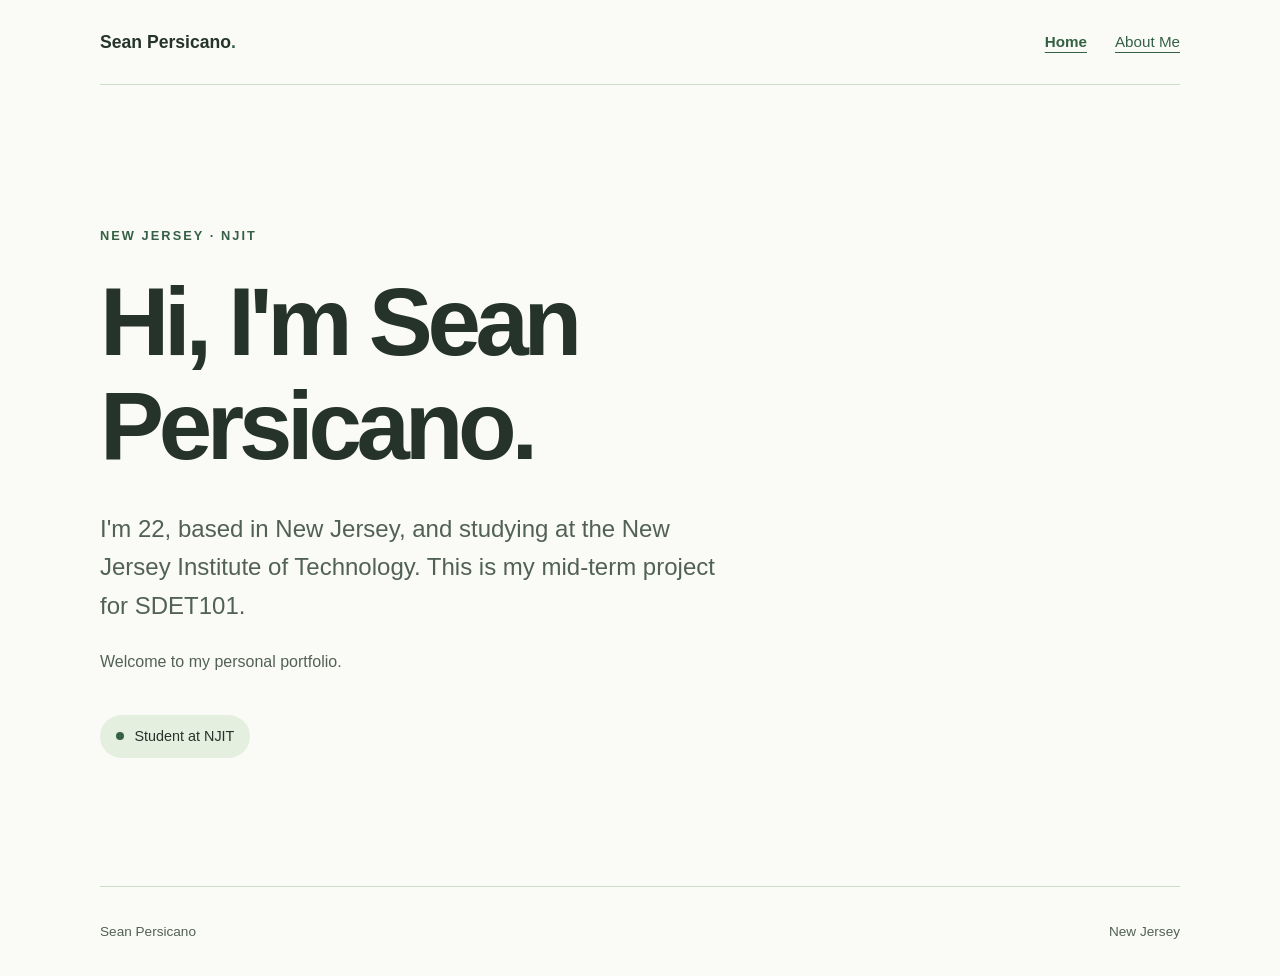
==== index.html @ 968139cc "Add About page with education and interests" ====
<!doctype html>
<html lang="en">
<head>
  <meta charset="utf-8">
  <meta name="viewport" content="width=device-width, initial-scale=1">
  <meta name="description" content="Meet Sean Persicano, a student at NJIT based in New Jersey.">
  <title>Sean Persicano | Personal Portfolio</title>
  <link rel="stylesheet" href="css/styles.css">
  <script src="js/main.js" defer></script>
</head>
<body>
  <a class="skip-link" href="#main">Skip to content</a>
  <header class="site-header">
    <a class="brand" href="index.html" aria-label="Sean Persicano home">Sean Persicano<span class="brand-dot" aria-hidden="true">.</span></a>
    <button class="menu-toggle" type="button" aria-expanded="false" aria-controls="navigation" hidden>Menu</button>
    <nav id="navigation" aria-label="Main navigation">
      <a href="index.html" aria-current="page">Home</a>
      <a href="about.html">About Me</a>
    </nav>
  </header>
  <main id="main">
    <section class="hero" id="introduction" aria-labelledby="intro-title">
      <p class="eyebrow">New Jersey · NJIT</p>
      <h1 id="intro-title">Hi, I'm Sean<span class="name-line">Persicano.</span></h1>
      <p class="intro">I'm 22, based in New Jersey, and studying at the New Jersey Institute of Technology. This is my mid-term project for SDET101.</p>
      <p class="welcome">Welcome to my personal portfolio.</p>
      <div class="student-note"><span class="note-dot" aria-hidden="true"></span>Student at NJIT</div>
    </section>
  </main>
  <footer class="site-footer"><p>Sean Persicano</p><p>New Jersey</p></footer>
</body>
</html>
---- css/styles.css ----
:root {
  color-scheme: light;
  --background: #FAFBF7;
  --surface: #FFFFFF;
  --sage: #E4EFDF;
  --border: #CDDCC7;
  --text: #25332A;
  --muted: #526155;
  --green: #356044;
}
* { box-sizing: border-box; }
body { margin: 0; background: var(--background); color: var(--text); font-family: Arial, Helvetica, sans-serif; line-height: 1.6; }
a { color: var(--green); text-underline-offset: .3em; }
a:hover { text-decoration-thickness: 2px; }
:focus-visible { outline: 3px solid var(--green); outline-offset: 5px; }
.skip-link { position: absolute; left: 1rem; top: -5rem; padding: .75rem; background: var(--surface); z-index: 2; }
.skip-link:focus { top: 1rem; }
.site-header, main, .site-footer { width: min(1080px, calc(100% - 3rem)); margin-inline: auto; }
.site-header { display: flex; align-items: center; justify-content: space-between; gap: 1.5rem; padding-block: 1.75rem; border-bottom: 1px solid var(--border); }
.brand { color: var(--text); font-size: 1.1rem; font-weight: 700; text-decoration: none; }
.brand-dot { color: var(--green); }
nav { display: flex; gap: 1.75rem; }
nav a { font-size: .95rem; }
nav [aria-current="page"] { font-weight: 700; }
.menu-toggle { background: var(--surface); color: var(--green); border: 1px solid var(--green); border-radius: .4rem; padding: .6rem 1rem; font: inherit; cursor: pointer; }
.menu-toggle[hidden] { display: none; }
.hero { padding-block: clamp(4rem, 10vw, 8rem); max-width: 850px; }
.eyebrow { color: var(--green); text-transform: uppercase; letter-spacing: .16em; font-size: .8rem; font-weight: 700; }
h1 { font-size: clamp(3rem, 8vw, 6rem); line-height: 1.08; letter-spacing: -.055em; margin: 1.5rem 0 2rem; }
.name-line { display: block; }
.intro { font-size: clamp(1.15rem, 2.4vw, 1.5rem); max-width: 620px; color: var(--muted); }
.welcome { color: var(--muted); }
.student-note { display: inline-flex; align-items: center; gap: .65rem; margin-top: 1.5rem; padding: .65rem 1rem; background: var(--sage); border-radius: 2rem; font-size: .9rem; }
.note-dot { width: .5rem; height: .5rem; border-radius: 50%; background: var(--green); }
.about-page { padding-block: clamp(3rem, 7vw, 5rem); }
.page-heading { max-width: 850px; margin-bottom: 3rem; }
.about-section { margin-top: 2.5rem; }
h2 { font-size: 1.65rem; line-height: 1.3; }
h3 { font-size: 1.2rem; line-height: 1.4; }
.education-grid { display: grid; grid-template-columns: 1.4fr 1fr; gap: 1.25rem; }
.education-card { min-width: 0; padding: clamp(1.25rem, 3vw, 2rem); background: var(--surface); border: 1px solid var(--border); border-radius: .75rem; }
.education-card p:not(.eyebrow), .interests > p { color: var(--muted); }
.interest-list { display: flex; flex-wrap: wrap; gap: .75rem; padding: 0; list-style: none; }
.interest-list li { padding: .5rem 1rem; border-radius: 2rem; background: var(--sage); }
.site-footer { display: flex; justify-content: space-between; gap: 1rem; border-top: 1px solid var(--border); padding-block: 1.25rem; color: var(--muted); font-size: .85rem; }
@media (max-width: 600px) {
  .education-grid { grid-template-columns: 1fr; }
  .site-header { flex-wrap: wrap; gap: 1rem; }
  .menu-toggle:not([hidden]) { display: inline-block; }
  nav { width: 100%; flex-direction: column; gap: .25rem; }
  nav a { padding-block: .6rem; }
  nav[data-open="false"] { display: none; }
  .site-footer { flex-wrap: wrap; }
}
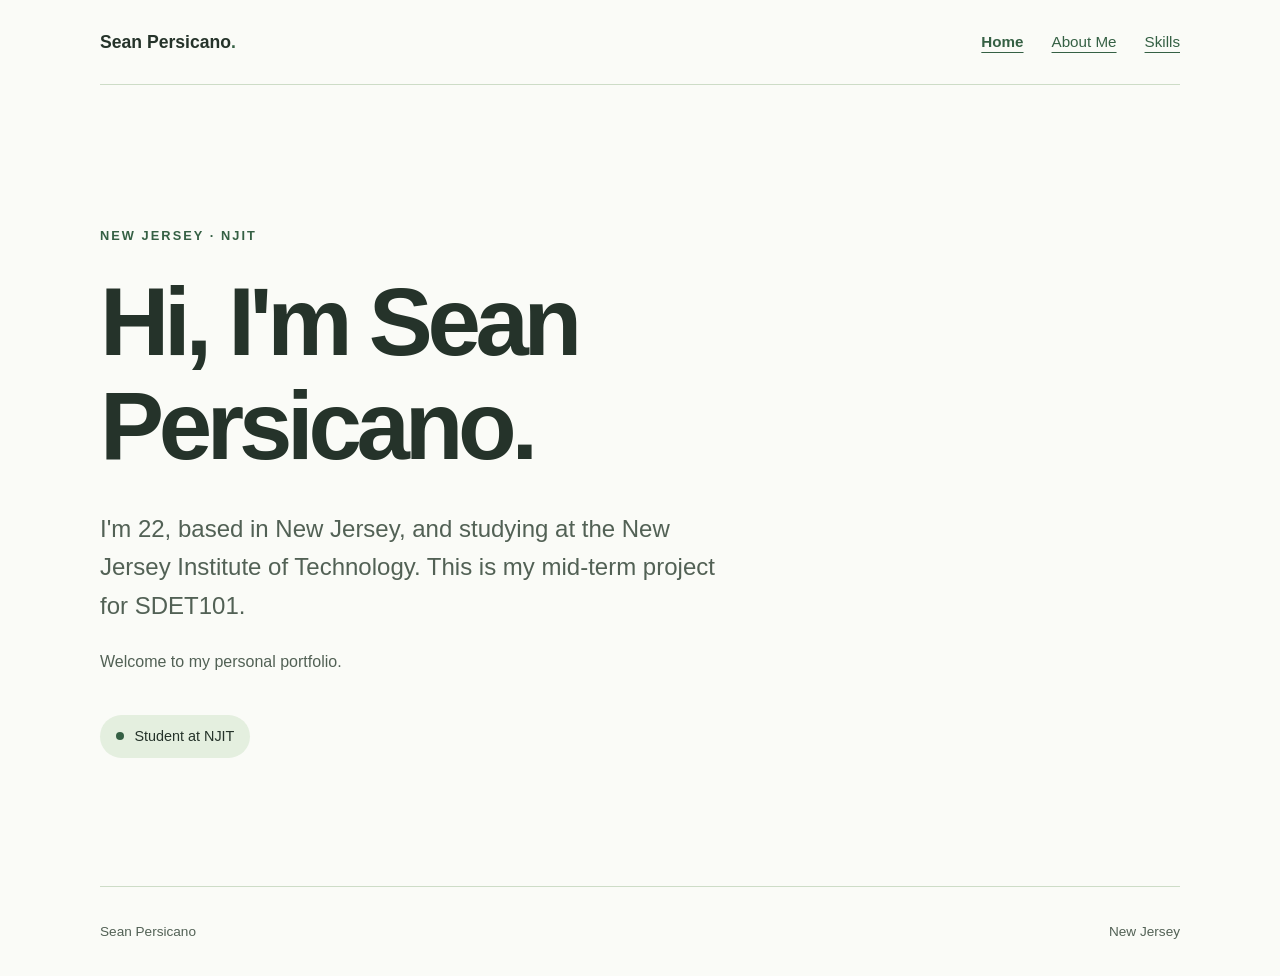
==== commit 1c3e447b: "Add Skills page with current programming and web experience" ====
--- a/index.html
+++ b/index.html
@@ -16,6 +16,7 @@
     <nav id="navigation" aria-label="Main navigation">
       <a href="index.html" aria-current="page">Home</a>
       <a href="about.html">About Me</a>
+      <a href="skills.html">Skills</a>
     </nav>
   </header>
   <main id="main">
--- a/css/styles.css
+++ b/css/styles.css
@@ -38,13 +38,14 @@
 h2 { font-size: 1.65rem; line-height: 1.3; }
 h3 { font-size: 1.2rem; line-height: 1.4; }
 .education-grid { display: grid; grid-template-columns: 1.4fr 1fr; gap: 1.25rem; }
+.skills-grid { display: grid; grid-template-columns: repeat(2, minmax(0, 1fr)); gap: 1.25rem; }
 .education-card { min-width: 0; padding: clamp(1.25rem, 3vw, 2rem); background: var(--surface); border: 1px solid var(--border); border-radius: .75rem; }
 .education-card p:not(.eyebrow), .interests > p { color: var(--muted); }
 .interest-list { display: flex; flex-wrap: wrap; gap: .75rem; padding: 0; list-style: none; }
 .interest-list li { padding: .5rem 1rem; border-radius: 2rem; background: var(--sage); }
 .site-footer { display: flex; justify-content: space-between; gap: 1rem; border-top: 1px solid var(--border); padding-block: 1.25rem; color: var(--muted); font-size: .85rem; }
 @media (max-width: 600px) {
-  .education-grid { grid-template-columns: 1fr; }
+  .education-grid, .skills-grid { grid-template-columns: 1fr; }
   .site-header { flex-wrap: wrap; gap: 1rem; }
   .menu-toggle:not([hidden]) { display: inline-block; }
   nav { width: 100%; flex-direction: column; gap: .25rem; }
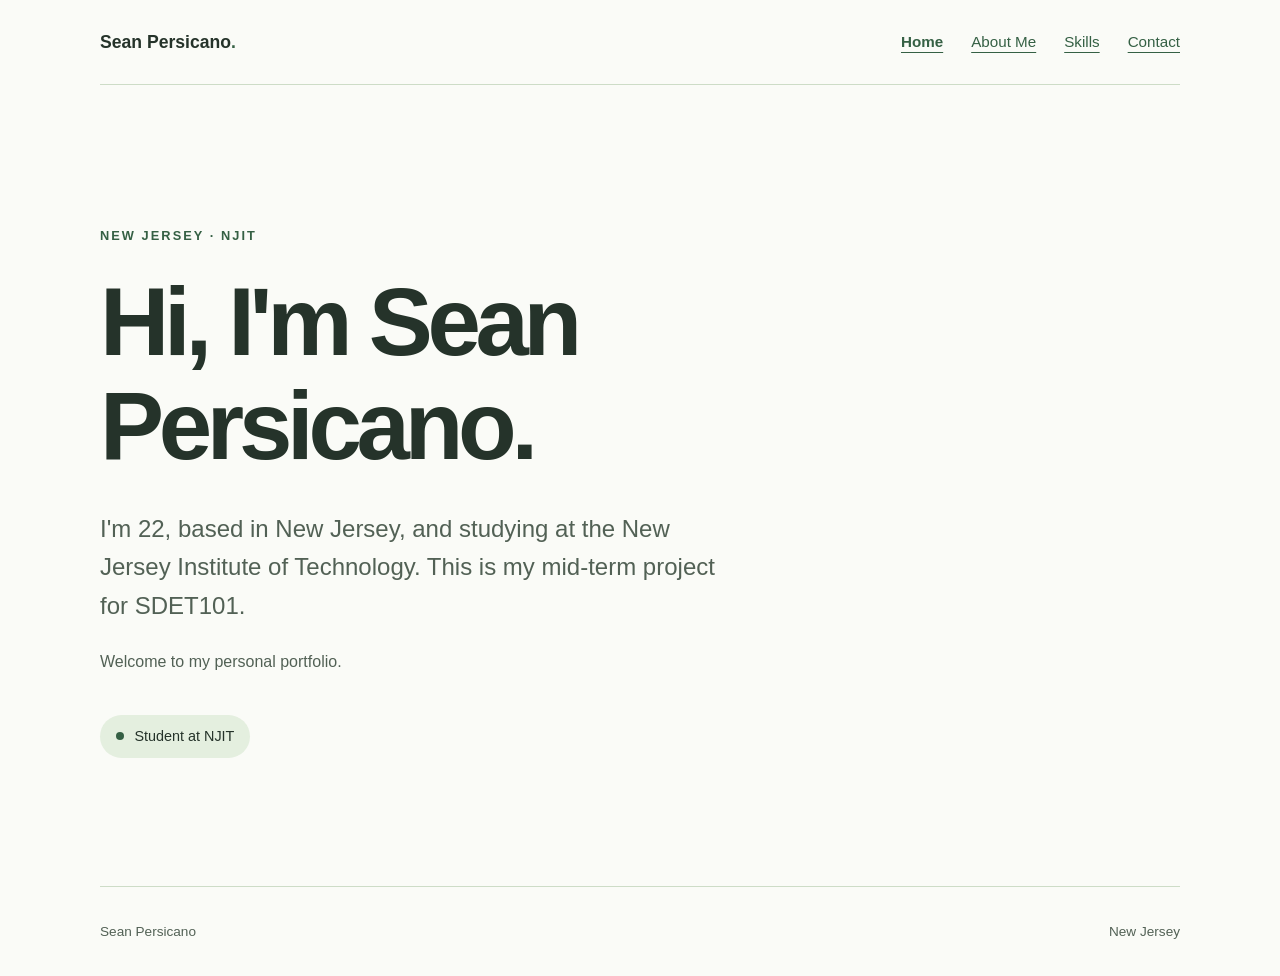
==== commit e51b7785: "Add Contact page with clearly labeled temporary email" ====
--- a/index.html
+++ b/index.html
@@ -17,6 +17,7 @@
       <a href="index.html" aria-current="page">Home</a>
       <a href="about.html">About Me</a>
       <a href="skills.html">Skills</a>
+      <a href="contact.html">Contact</a>
     </nav>
   </header>
   <main id="main">
--- a/css/styles.css
+++ b/css/styles.css
@@ -39,6 +39,8 @@
 h3 { font-size: 1.2rem; line-height: 1.4; }
 .education-grid { display: grid; grid-template-columns: 1.4fr 1fr; gap: 1.25rem; }
 .skills-grid { display: grid; grid-template-columns: repeat(2, minmax(0, 1fr)); gap: 1.25rem; }
+.contact-card { max-width: 680px; }
+.contact-email { overflow-wrap: anywhere; font-size: 1.15rem; }
 .education-card { min-width: 0; padding: clamp(1.25rem, 3vw, 2rem); background: var(--surface); border: 1px solid var(--border); border-radius: .75rem; }
 .education-card p:not(.eyebrow), .interests > p { color: var(--muted); }
 .interest-list { display: flex; flex-wrap: wrap; gap: .75rem; padding: 0; list-style: none; }
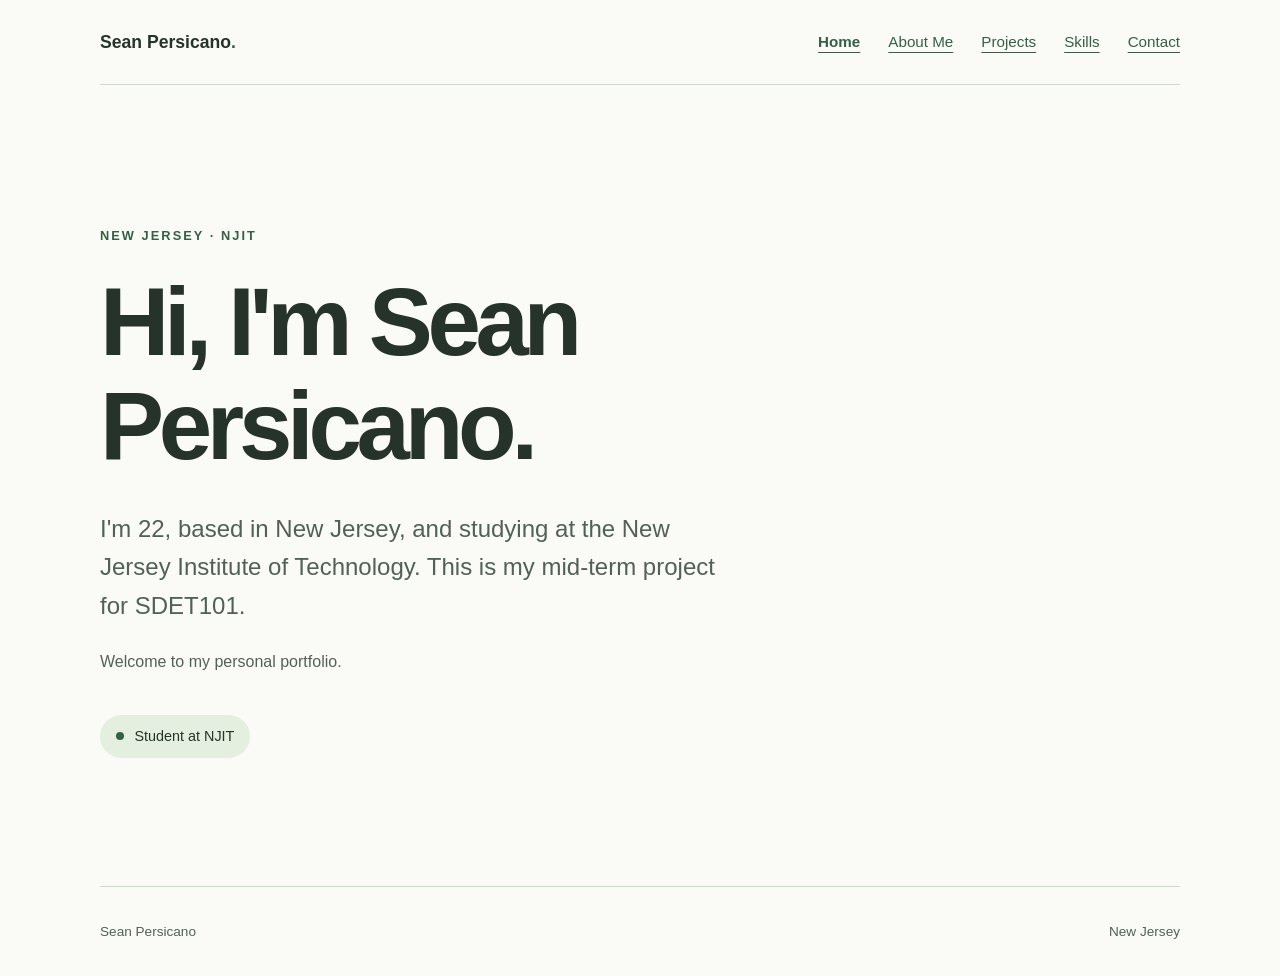
==== commit ce08a04c: "Set up Projects page and link it from all navigation menus" ====
--- a/index.html
+++ b/index.html
@@ -16,6 +16,7 @@
     <nav id="navigation" aria-label="Main navigation">
       <a href="index.html" aria-current="page">Home</a>
       <a href="about.html">About Me</a>
+      <a href="projects.html">Projects</a>
       <a href="skills.html">Skills</a>
       <a href="contact.html">Contact</a>
     </nav>
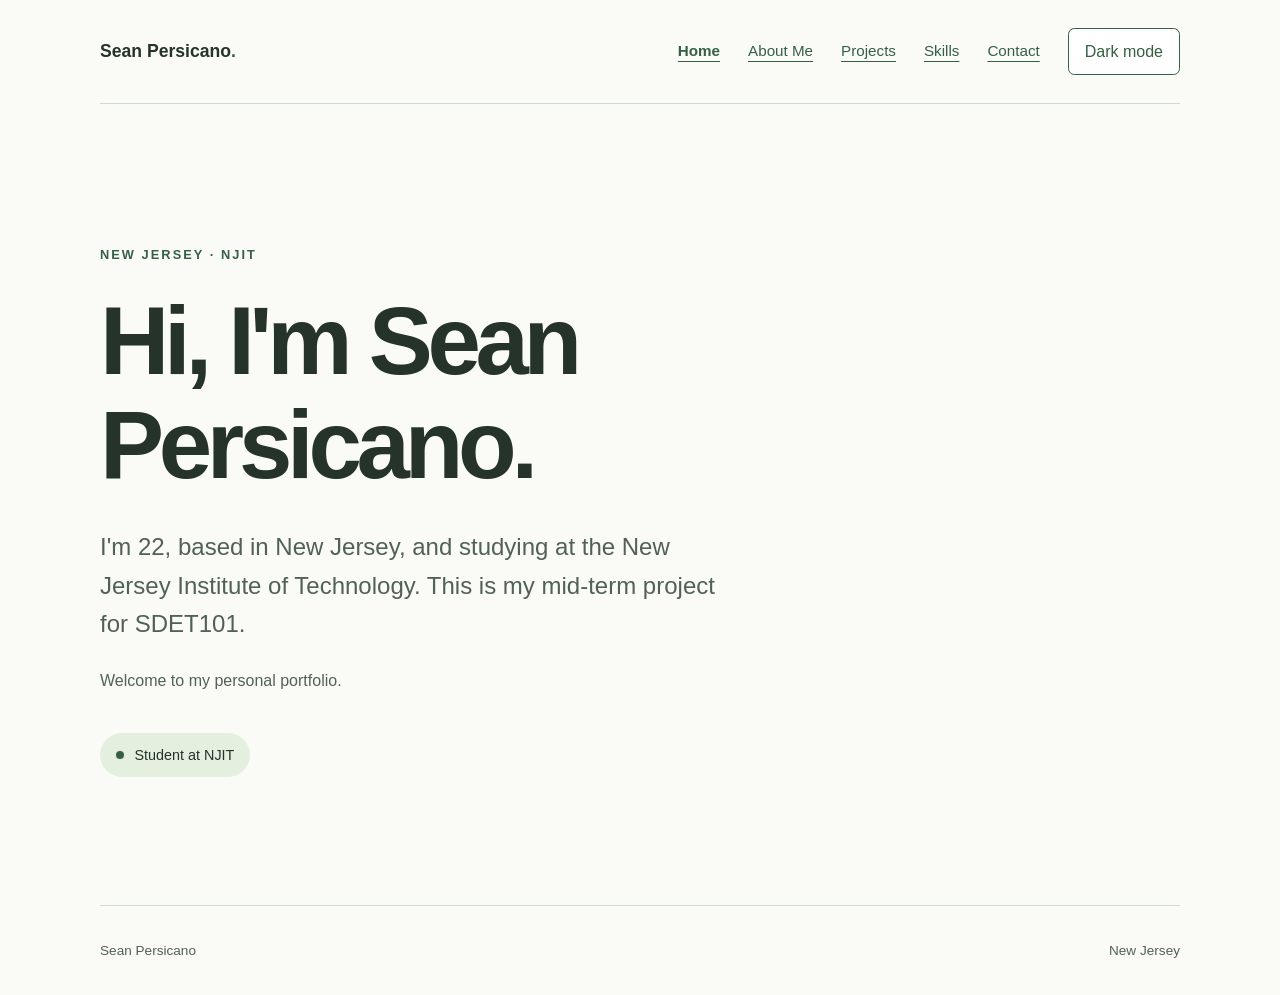
==== commit fef0363c: "Add persistent accessible light and dark mode toggle" ====
--- a/index.html
+++ b/index.html
@@ -19,6 +19,7 @@
       <a href="projects.html">Projects</a>
       <a href="skills.html">Skills</a>
       <a href="contact.html">Contact</a>
+      <button class="theme-toggle" type="button" aria-pressed="false" hidden>Dark mode</button>
     </nav>
   </header>
   <main id="main">
--- a/css/styles.css
+++ b/css/styles.css
@@ -8,6 +8,16 @@
   --muted: #526155;
   --green: #356044;
 }
+:root[data-theme="dark"] {
+  color-scheme: dark;
+  --background: #17201B;
+  --surface: #202D25;
+  --sage: #2E4233;
+  --border: #526957;
+  --text: #EDF3E9;
+  --muted: #BECCBF;
+  --green: #B2D5A7;
+}
 * { box-sizing: border-box; }
 body { margin: 0; background: var(--background); color: var(--text); font-family: Arial, Helvetica, sans-serif; line-height: 1.6; }
 a { color: var(--green); text-underline-offset: .3em; }
@@ -16,13 +26,14 @@
 .skip-link { position: absolute; left: 1rem; top: -5rem; padding: .75rem; background: var(--surface); z-index: 2; }
 .skip-link:focus { top: 1rem; }
 .site-header, main, .site-footer { width: min(1080px, calc(100% - 3rem)); margin-inline: auto; }
-.site-header { display: flex; align-items: center; justify-content: space-between; gap: 1.5rem; padding-block: 1.75rem; border-bottom: 1px solid var(--border); }
+.site-header { display: flex; flex-wrap: wrap; align-items: center; justify-content: space-between; gap: 1.5rem; padding-block: 1.75rem; border-bottom: 1px solid var(--border); }
 .brand { color: var(--text); font-size: 1.1rem; font-weight: 700; text-decoration: none; }
 .brand-dot { color: var(--green); }
-nav { display: flex; gap: 1.75rem; }
+nav { display: flex; flex-wrap: wrap; align-items: center; gap: 1.75rem; }
 nav a { font-size: .95rem; }
 nav [aria-current="page"] { font-weight: 700; }
-.menu-toggle { background: var(--surface); color: var(--green); border: 1px solid var(--green); border-radius: .4rem; padding: .6rem 1rem; font: inherit; cursor: pointer; }
+.menu-toggle, .theme-toggle { background: var(--surface); color: var(--green); border: 1px solid var(--green); border-radius: .4rem; padding: .6rem 1rem; font: inherit; cursor: pointer; }
+.theme-toggle[hidden] { display: none; }
 .menu-toggle[hidden] { display: none; }
 .hero { padding-block: clamp(4rem, 10vw, 8rem); max-width: 850px; }
 .eyebrow { color: var(--green); text-transform: uppercase; letter-spacing: .16em; font-size: .8rem; font-weight: 700; }
@@ -41,6 +52,9 @@
 .skills-grid { display: grid; grid-template-columns: repeat(2, minmax(0, 1fr)); gap: 1.25rem; }
 .contact-card { max-width: 680px; }
 .contact-email { overflow-wrap: anywhere; font-size: 1.15rem; }
+.project-card { max-width: 760px; }
+.project-card + .project-card { margin-top: 1.5rem; }
+.project-image { display: block; max-width: 100%; height: auto; margin-bottom: 1.5rem; }
 .education-card { min-width: 0; padding: clamp(1.25rem, 3vw, 2rem); background: var(--surface); border: 1px solid var(--border); border-radius: .75rem; }
 .education-card p:not(.eyebrow), .interests > p { color: var(--muted); }
 .interest-list { display: flex; flex-wrap: wrap; gap: .75rem; padding: 0; list-style: none; }
@@ -50,7 +64,7 @@
   .education-grid, .skills-grid { grid-template-columns: 1fr; }
   .site-header { flex-wrap: wrap; gap: 1rem; }
   .menu-toggle:not([hidden]) { display: inline-block; }
-  nav { width: 100%; flex-direction: column; gap: .25rem; }
+  nav { width: 100%; flex-direction: column; align-items: stretch; gap: .25rem; }
   nav a { padding-block: .6rem; }
   nav[data-open="false"] { display: none; }
   .site-footer { flex-wrap: wrap; }
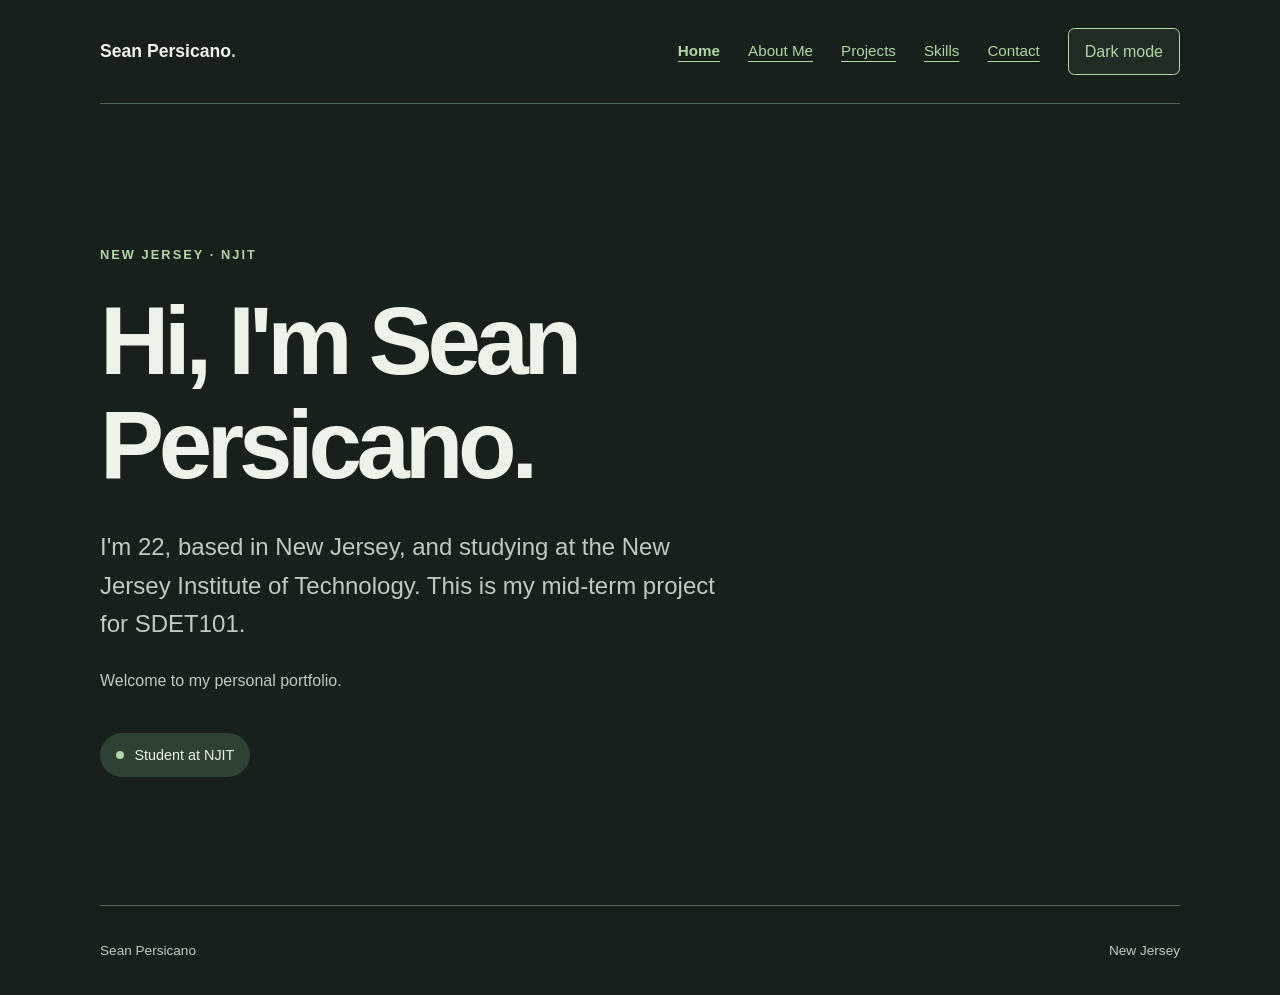
==== commit bf3a7c2a: "Default portfolio to dark mode while preserving saved preferences" ====
--- a/index.html
+++ b/index.html
@@ -1,12 +1,12 @@
 <!doctype html>
-<html lang="en">
+<html lang="en" data-theme="dark">
 <head>
   <meta charset="utf-8">
   <meta name="viewport" content="width=device-width, initial-scale=1">
   <meta name="description" content="Meet Sean Persicano, a student at NJIT based in New Jersey.">
   <title>Sean Persicano | Personal Portfolio</title>
-  <link rel="stylesheet" href="css/styles.css">
-  <script src="js/main.js" defer></script>
+  <link rel="stylesheet" href="css/styles.css?v=theme-2">
+  <script src="js/main.js?v=theme-3" defer></script>
 </head>
 <body>
   <a class="skip-link" href="#main">Skip to content</a>
@@ -19,7 +19,7 @@
       <a href="projects.html">Projects</a>
       <a href="skills.html">Skills</a>
       <a href="contact.html">Contact</a>
-      <button class="theme-toggle" type="button" aria-pressed="false" hidden>Dark mode</button>
+      <button class="theme-toggle" type="button" aria-pressed="true" hidden>Dark mode</button>
     </nav>
   </header>
   <main id="main">
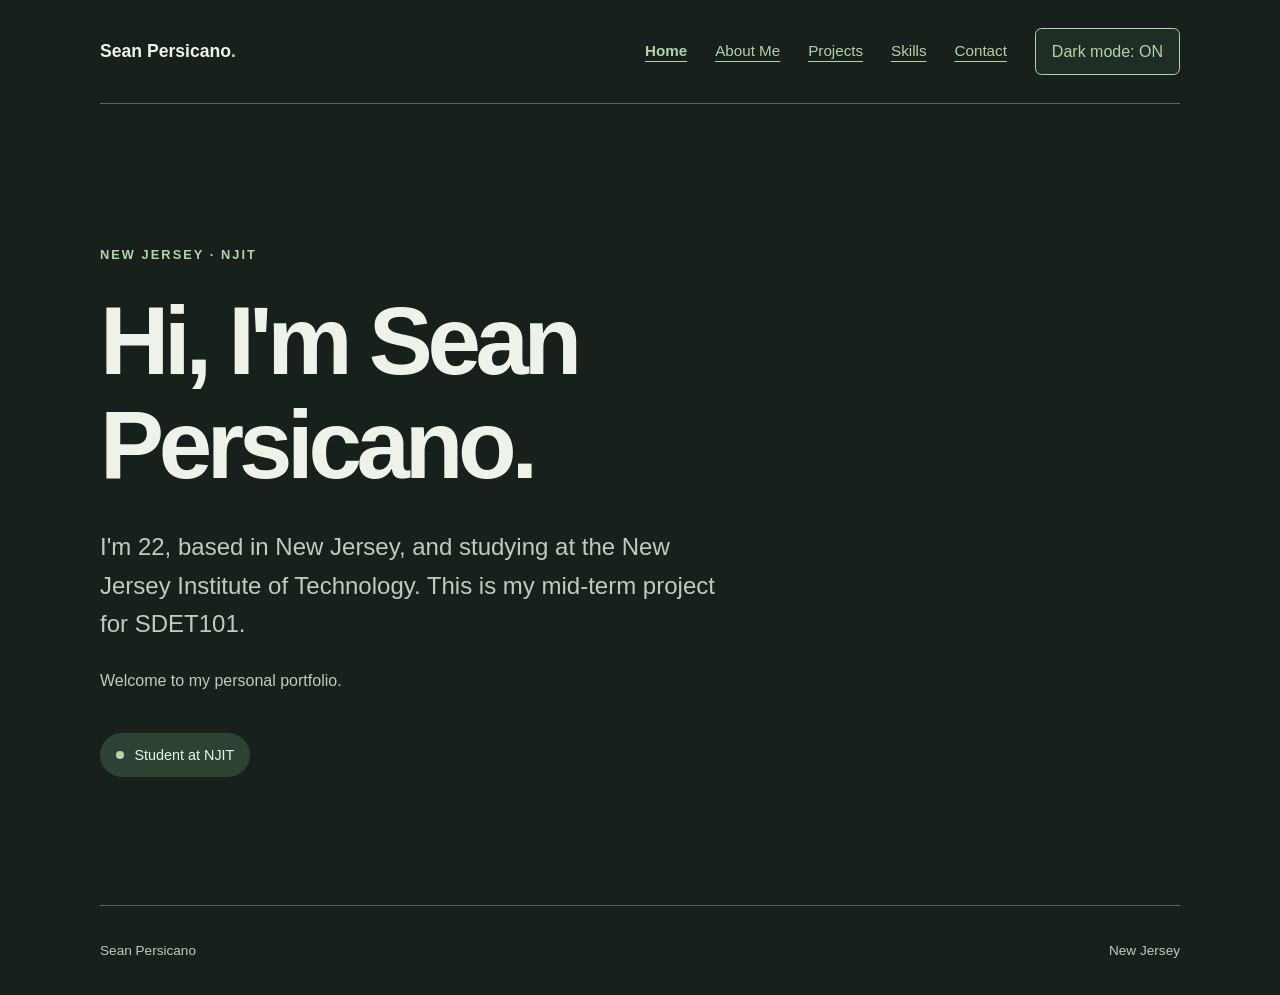
==== commit c2c9ae2f: "Show ON and OFF status in dark mode button" ====
--- a/index.html
+++ b/index.html
@@ -6,7 +6,7 @@
   <meta name="description" content="Meet Sean Persicano, a student at NJIT based in New Jersey.">
   <title>Sean Persicano | Personal Portfolio</title>
   <link rel="stylesheet" href="css/styles.css?v=theme-2">
-  <script src="js/main.js?v=theme-3" defer></script>
+  <script src="js/main.js?v=theme-4" defer></script>
 </head>
 <body>
   <a class="skip-link" href="#main">Skip to content</a>
@@ -19,7 +19,7 @@
       <a href="projects.html">Projects</a>
       <a href="skills.html">Skills</a>
       <a href="contact.html">Contact</a>
-      <button class="theme-toggle" type="button" aria-pressed="true" hidden>Dark mode</button>
+      <button class="theme-toggle" type="button" aria-pressed="true" hidden>Dark mode: ON</button>
     </nav>
   </header>
   <main id="main">
